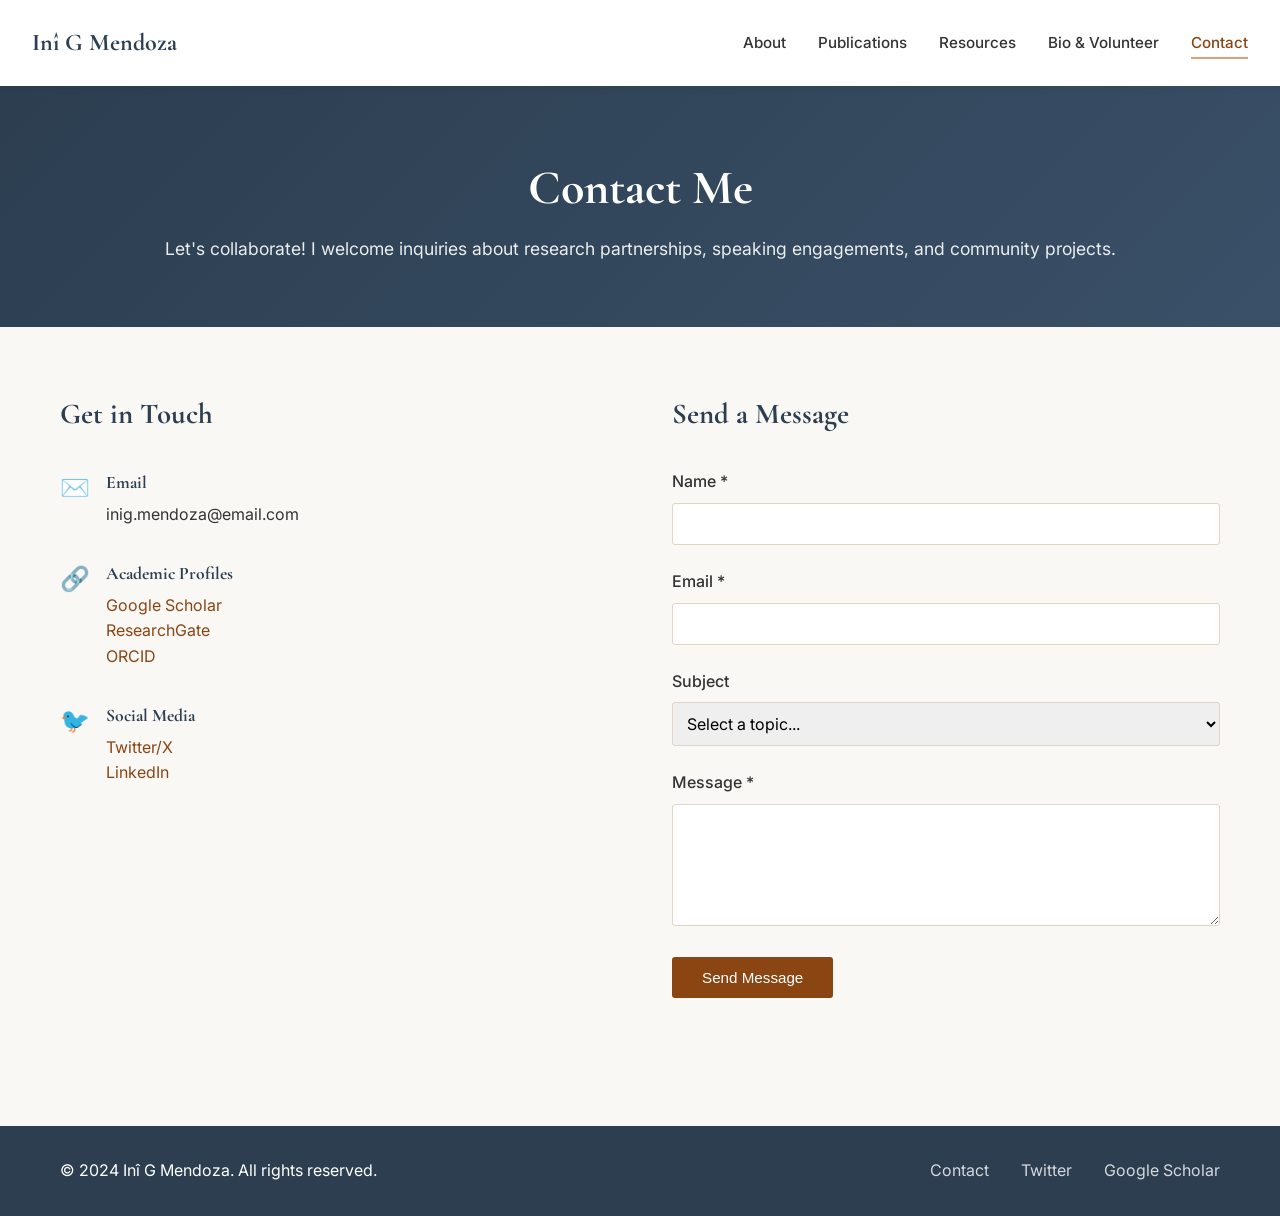
==== contact.html @ 523f77bc "All website files complete" ====
<!DOCTYPE html>
<html lang="en">
<head>
    <meta charset="UTF-8">
    <meta name="viewport" content="width=device-width, initial-scale=1.0">
    <title>Contact - Inî G Mendoza</title>
    <link rel="stylesheet" href="css/style.css">
    <link href="https://fonts.googleapis.com/css2?family=Cormorant+Garamond:wght@400;600;700&family=Inter:wght@300;400;500;600&display=swap" rel="stylesheet">
</head>
<body>
    <header>
        <nav class="navbar">
            <div class="nav-brand">Inî G Mendoza</div>
            <ul class="nav-menu">
                <li><a href="index.html">About</a></li>
                <li><a href="publications.html">Publications</a></li>
                <li><a href="resources.html">Resources</a></li>
                <li><a href="volunteer.html">Bio & Volunteer</a></li>
                <li><a href="contact.html" class="active">Contact</a></li>
            </ul>
            <div class="hamburger">
                <span></span><span></span><span></span>
            </div>
        </nav>
    </header>
    <main>
        <section class="page-header">
            <div class="container">
                <h1>Contact Me</h1>
                <p>Let's collaborate! I welcome inquiries about research partnerships, speaking engagements, and community projects.</p>
            </div>
        </section>
        <section class="contact-section">
            <div class="container">
                <div class="contact-grid">
                    <div class="contact-info">
                        <h2>Get in Touch</h2>
                        <div class="contact-methods">
                            <div class="contact-method">
                                <span class="icon">✉️</span>
                                <div><h3>Email</h3><p>inig.mendoza@email.com</p></div>
                            </div>
                            <div class="contact-method">
                                <span class="icon">🔗</span>
                                <div><h3>Academic Profiles</h3><p><a href="#">Google Scholar</a></p><p><a href="#">ResearchGate</a></p><p><a href="#">ORCID</a></p></div>
                            </div>
                            <div class="contact-method">
                                <span class="icon">🐦</span>
                                <div><h3>Social Media</h3><p><a href="#">Twitter/X</a></p><p><a href="#">LinkedIn</a></p></div>
                            </div>
                        </div>
                    </div>
                    <div class="contact-form">
                        <h2>Send a Message</h2>
                        <form id="contactForm" action="#" method="POST">
                            <div class="form-group"><label for="name">Name *</label><input type="text" id="name" name="name" required></div>
                            <div class="form-group"><label for="email">Email *</label><input type="email" id="email" name="email" required></div>
                            <div class="form-group"><label for="subject">Subject</label><select id="subject" name="subject"><option value="">Select a topic...</option><option value="research">Research Collaboration</option><option value="speaking">Speaking Engagement</option><option value="community">Community Project</option><option value="resources">Resources Inquiry</option><option value="other">Other</option></select></div>
                            <div class="form-group"><label for="message">Message *</label><textarea id="message" name="message" rows="5" required></textarea></div>
                            <button type="submit" class="btn">Send Message</button>
                        </form>
                    </div>
                </div>
            </div>
        </section>
    </main>
    <footer>
        <div class="container">
            <div class="footer-content">
                <p>&copy; 2024 Inî G Mendoza. All rights reserved.</p>
                <div class="footer-links"><a href="contact.html">Contact</a><a href="#">Twitter</a><a href="#">Google Scholar</a></div>
            </div>
        </div>
    </footer>
    <script src="js/script.js"></script>
</body>
</html>
---- css/style.css ----
:root {
    --primary: #2c3e50;
    --secondary: #8b4513;
    --accent: #d4a574;
    --light: #faf8f5;
    --dark: #1a1a1a;
    --text: #333;
    --text-light: #666;
    --white: #ffffff;
    --border: #e0d5c7;
}
* {
    margin: 0;
    padding: 0;
    box-sizing: border-box;
}
body {
    font-family: 'Inter', sans-serif;
    line-height: 1.6;
    color: var(--text);
    background-color: var(--light);
}
h1, h2, h3, h4 {
    font-family: 'Cormorant Garamond', serif;
    color: var(--primary);
}
.container {
    max-width: 1200px;
    margin: 0 auto;
    padding: 0 20px;
}
.navbar {
    display: flex;
    justify-content: space-between;
    align-items: center;
    padding: 1.5rem 2rem;
    background-color: var(--white);
    box-shadow: 0 2px 10px rgba(0,0,0,0.05);
    position: sticky;
    top: 0;
    z-index: 1000;
}
.nav-brand {
    font-family: 'Cormorant Garamond', serif;
    font-size: 1.5rem;
    font-weight: 700;
    color: var(--primary);
}
.nav-menu {
    display: flex;
    list-style: none;
    gap: 2rem;
}
.nav-menu a {
    text-decoration: none;
    color: var(--text);
    font-weight: 500;
    font-size: 0.95rem;
    transition: color 0.3s;
    padding-bottom: 5px;
    border-bottom: 2px solid transparent;
}
.nav-menu a:hover, .nav-menu a.active {
    color: var(--secondary);
    border-bottom-color: var(--accent);
}
.hamburger {
    display: none;
    flex-direction: column;
    cursor: pointer;
}
.hamburger span {
    width: 25px;
    height: 3px;
    background-color: var(--primary);
    margin: 3px 0;
    transition: 0.3s;
}
.hero {
    background: linear-gradient(135deg, var(--primary) 0%, #3a5068 100%);
    color: var(--white);
    padding: 6rem 0;
    text-align: center;
}
.hero h1 {
    font-size: 3.5rem;
    color: var(--white);
    margin-bottom: 1rem;
}
.hero h2 {
    font-size: 1.5rem;
    color: var(--accent);
    font-weight: 400;
    margin-bottom: 1.5rem;
}
.hero-text {
    font-size: 1.1rem;
    max-width: 700px;
    margin: 0 auto;
    opacity: 0.9;
}
.bio-section {
    padding: 5rem 0;
}
.bio-grid {
    display: grid;
    grid-template-columns: 300px 1fr;
    gap: 4rem;
    align-items: start;
}
.image-placeholder {
    width: 300px;
    height: 300px;
    background-color: #f0ebe3;
    border-radius: 5px;
    display: flex;
    align-items: center;
    justify-content: center;
    border: 2px dashed var(--border);
}
.image-placeholder img {
    width: 100%;
    height: 100%;
    object-fit: cover;
    border-radius: 5px;
}
.placeholder-text {
    color: var(--text-light);
    font-size: 0.9rem;
}
.bio-text h3 {
    font-size: 2rem;
    margin-bottom: 1.5rem;
}
.bio-text p {
    margin-bottom: 1rem;
    font-size: 1.05rem;
}
.research-interests {
    margin-top: 2rem;
    padding: 1.5rem;
    background-color: var(--white);
    border-left: 4px solid var(--accent);
}
.research-interests h4 {
    margin-bottom: 1rem;
    color: var(--secondary);
}
.research-interests ul {
    list-style: none;
}
.research-interests li {
    padding: 0.3rem 0;
    padding-left: 1.5rem;
    position: relative;
}
.research-interests li:before {
    content: "→";
    position: absolute;
    left: 0;
    color: var(--accent);
}
.highlights {
    padding: 5rem 0;
    background-color: var(--white);
}
.highlight-cards {
    display: grid;
    grid-template-columns: repeat(3, 1fr);
    gap: 2rem;
}
.card {
    padding: 2.5rem;
    text-align: center;
    border: 1px solid var(--border);
    border-radius: 5px;
    transition: transform 0.3s, box-shadow 0.3s;
}
.card:hover {
    transform: translateY(-5px);
    box-shadow: 0 10px 30px rgba(0,0,0,0.08);
}
.card-icon {
    font-size: 3rem;
    margin-bottom: 1rem;
}
.card h3 {
    font-size: 1.5rem;
    margin-bottom: 1rem;
}
.card p {
    margin-bottom: 1.5rem;
    color: var(--text-light);
}
.btn {
    display: inline-block;
    padding: 12px 30px;
    background-color: var(--secondary);
    color: var(--white);
    text-decoration: none;
    border-radius: 3px;
    font-weight: 500;
    transition: background-color 0.3s;
    border: none;
    cursor: pointer;
    font-size: 0.95rem;
}
.btn:hover {
    background-color: #6b3410;
}
.btn-small {
    display: inline-block;
    padding: 8px 20px;
    background-color: var(--secondary);
    color: var(--white);
    text-decoration: none;
    border-radius: 3px;
    font-size: 0.9rem;
    transition: background-color 0.3s;
}
.btn-small:hover {
    background-color: #6b3410;
}
.btn-outline {
    background-color: transparent;
    color: var(--secondary);
    border: 1px solid var(--secondary);
}
.btn-outline:hover {
    background-color: var(--secondary);
    color: var(--white);
}
.page-header {
    background: linear-gradient(135deg, var(--primary) 0%, #3a5068 100%);
    color: var(--white);
    padding: 4rem 0;
    text-align: center;
}
.page-header h1 {
    font-size: 3rem;
    color: var(--white);
    margin-bottom: 0.5rem;
}
.page-header p {
    font-size: 1.1rem;
    opacity: 0.9;
}
.publications-list {
    padding: 4rem 0;
}
.publication-item {
    background-color: var(--white);
    padding: 2rem;
    margin-bottom: 2rem;
    border-left: 4px solid var(--accent);
    border-radius: 3px;
}
.publication-item h3 {
    font-size: 1.3rem;
    margin-bottom: 0.5rem;
}
.pub-meta {
    color: var(--text-light);
    font-size: 0.9rem;
    margin-bottom: 1rem;
}
.pub-abstract {
    margin-bottom: 1.5rem;
}
.pub-links {
    display: flex;
    gap: 1rem;
}
.resources-grid {
    padding: 4rem 0;
}
.resources-grid .container {
    display: grid;
    grid-template-columns: repeat(3, 1fr);
    gap: 2rem;
}
.resource-card {
    background-color: var(--white);
    padding: 2rem;
    text-align: center;
    border-radius: 5px;
    border: 1px solid var(--border);
    transition: transform 0.3s;
}
.resource-card:hover {
    transform: translateY(-3px);
}
.resource-card h3 {
    font-size: 1.3rem;
    margin-bottom: 1rem;
}
.resource-card p {
    margin-bottom: 1.5rem;
    color: var(--text-light);
}
.content-section {
    padding: 4rem 0;
}
.cv-section {
    margin-bottom: 4rem;
}
.cv-section h2 {
    font-size: 2rem;
    margin-bottom: 2rem;
    padding-bottom: 0.5rem;
    border-bottom: 2px solid var(--accent);
}
.timeline {
    border-left: 3px solid var(--accent);
    padding-left: 2rem;
}
.timeline-item {
    margin-bottom: 2.5rem;
    position: relative;
}
.timeline-item:before {
    content: "";
    width: 12px;
    height: 12px;
    background-color: var(--accent);
    border-radius: 50%;
    position: absolute;
    left: -2.5rem;
    top: 0.5rem;
}
.timeline-item h3 {
    font-size: 1.3rem;
    margin-bottom: 0.5rem;
}
.volunteer-grid {
    display: grid;
    grid-template-columns: repeat(2, 1fr);
    gap: 2rem;
}
.volunteer-card {
    background-color: var(--white);
    padding: 2rem;
    border-radius: 5px;
    border: 1px solid var(--border);
}
.volunteer-card h3 {
    font-size: 1.2rem;
    margin-bottom: 1rem;
    color: var(--secondary);
}
.contact-section {
    padding: 4rem 0;
}
.contact-grid {
    display: grid;
    grid-template-columns: 1fr 1fr;
    gap: 4rem;
}
.contact-info h2, .contact-form h2 {
    font-size: 1.8rem;
    margin-bottom: 2rem;
}
.contact-method {
    display: flex;
    gap: 1rem;
    margin-bottom: 2rem;
    align-items: flex-start;
}
.contact-method .icon {
    font-size: 1.5rem;
}
.contact-method h3 {
    font-size: 1.1rem;
    margin-bottom: 0.3rem;
}
.contact-method a {
    color: var(--secondary);
    text-decoration: none;
}
.contact-method a:hover {
    text-decoration: underline;
}
.form-group {
    margin-bottom: 1.5rem;
}
.form-group label {
    display: block;
    margin-bottom: 0.5rem;
    font-weight: 500;
}
.form-group input, .form-group select, .form-group textarea {
    width: 100%;
    padding: 10px;
    border: 1px solid var(--border);
    border-radius: 3px;
    font-family: 'Inter', sans-serif;
    font-size: 1rem;
}
.form-group input:focus, .form-group select:focus, .form-group textarea:focus {
    outline: none;
    border-color: var(--accent);
}
footer {
    background-color: var(--primary);
    color: var(--white);
    padding: 2rem 0;
    margin-top: 4rem;
}
.footer-content {
    display: flex;
    justify-content: space-between;
    align-items: center;
}
.footer-links {
    display: flex;
    gap: 2rem;
}
.footer-links a {
    color: var(--white);
    text-decoration: none;
    opacity: 0.8;
    transition: opacity 0.3s;
}
.footer-links a:hover {
    opacity: 1;
}
@media (max-width: 768px) {
    .hamburger { display: flex; }
    .nav-menu {
        position: fixed;
        left: -100%;
        top: 70px;
        flex-direction: column;
        background-color: var(--white);
        width: 100%;
        text-align: center;
        transition: 0.3s;
        padding: 2rem 0;
        box-shadow: 0 10px 20px rgba(0,0,0,0.05);
    }
    .nav-menu.active { left: 0; }
    .bio-grid { grid-template-columns: 1fr; }
    .image-placeholder { width: 200px; height: 200px; margin: 0 auto; }
    .highlight-cards, .resources-grid .container { grid-template-columns: 1fr; }
    .volunteer-grid, .contact-grid { grid-template-columns: 1fr; }
    .hero h1 { font-size: 2.5rem; }
    .footer-content { flex-direction: column; text-align: center; gap: 1rem; }
}
@media (max-width: 480px) {
    .pub-links { flex-direction: column; }
    .hero { padding: 4rem 0; }
}
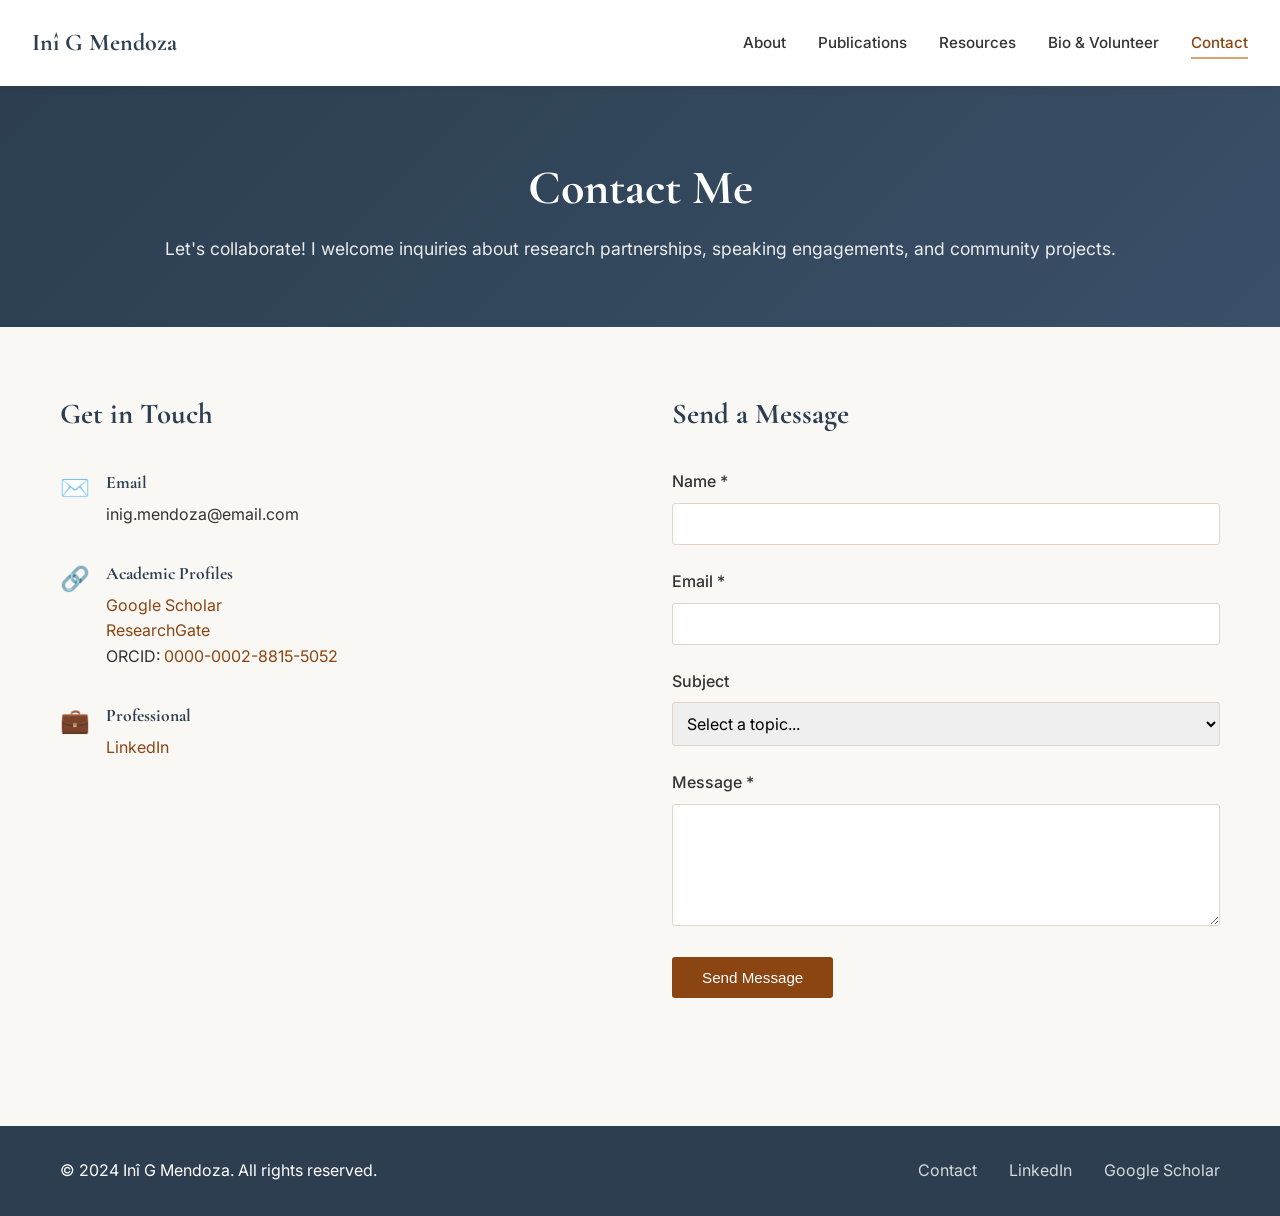
==== commit 372c1973: "Fixed contact page links" ====
--- a/contact.html
+++ b/contact.html
@@ -42,11 +42,19 @@
                             </div>
                             <div class="contact-method">
                                 <span class="icon">🔗</span>
-                                <div><h3>Academic Profiles</h3><p><a href="#">Google Scholar</a></p><p><a href="#">ResearchGate</a></p><p><a href="#">ORCID</a></p></div>
+                                <div>
+                                    <h3>Academic Profiles</h3>
+                                    <p><a href="#">Google Scholar</a></p>
+                                    <p><a href="#">ResearchGate</a></p>
+                                    <p>ORCID: <a href="https://orcid.org/0000-0002-8815-5052">0000-0002-8815-5052</a></p>
+                                </div>
                             </div>
                             <div class="contact-method">
-                                <span class="icon">🐦</span>
-                                <div><h3>Social Media</h3><p><a href="#">Twitter/X</a></p><p><a href="#">LinkedIn</a></p></div>
+                                <span class="icon">💼</span>
+                                <div>
+                                    <h3>Professional</h3>
+                                    <p><a href="https://www.linkedin.com/in/inimendoza/">LinkedIn</a></p>
+                                </div>
                             </div>
                         </div>
                     </div>
@@ -68,7 +76,7 @@
         <div class="container">
             <div class="footer-content">
                 <p>&copy; 2024 Inî G Mendoza. All rights reserved.</p>
-                <div class="footer-links"><a href="contact.html">Contact</a><a href="#">Twitter</a><a href="#">Google Scholar</a></div>
+                <div class="footer-links"><a href="contact.html">Contact</a><a href="https://www.linkedin.com/in/inimendoza/">LinkedIn</a><a href="#">Google Scholar</a></div>
             </div>
         </div>
     </footer>
